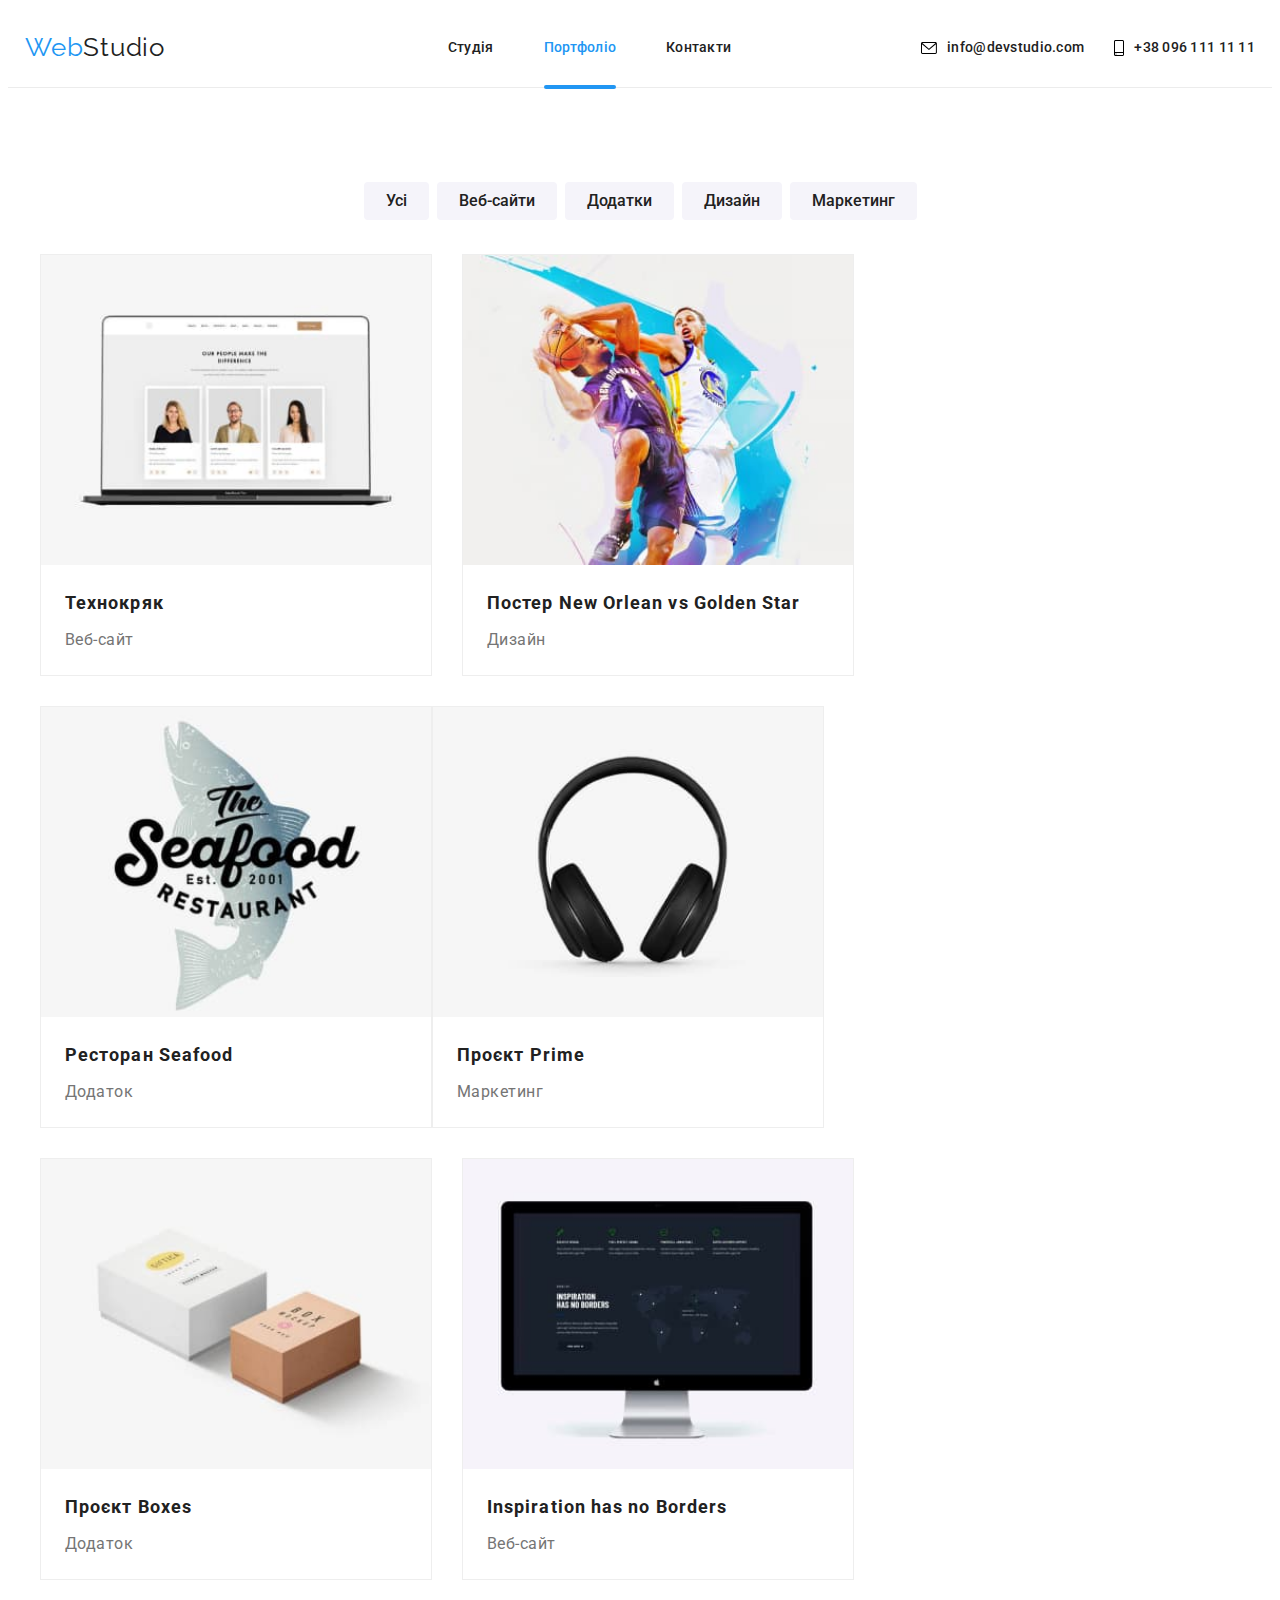
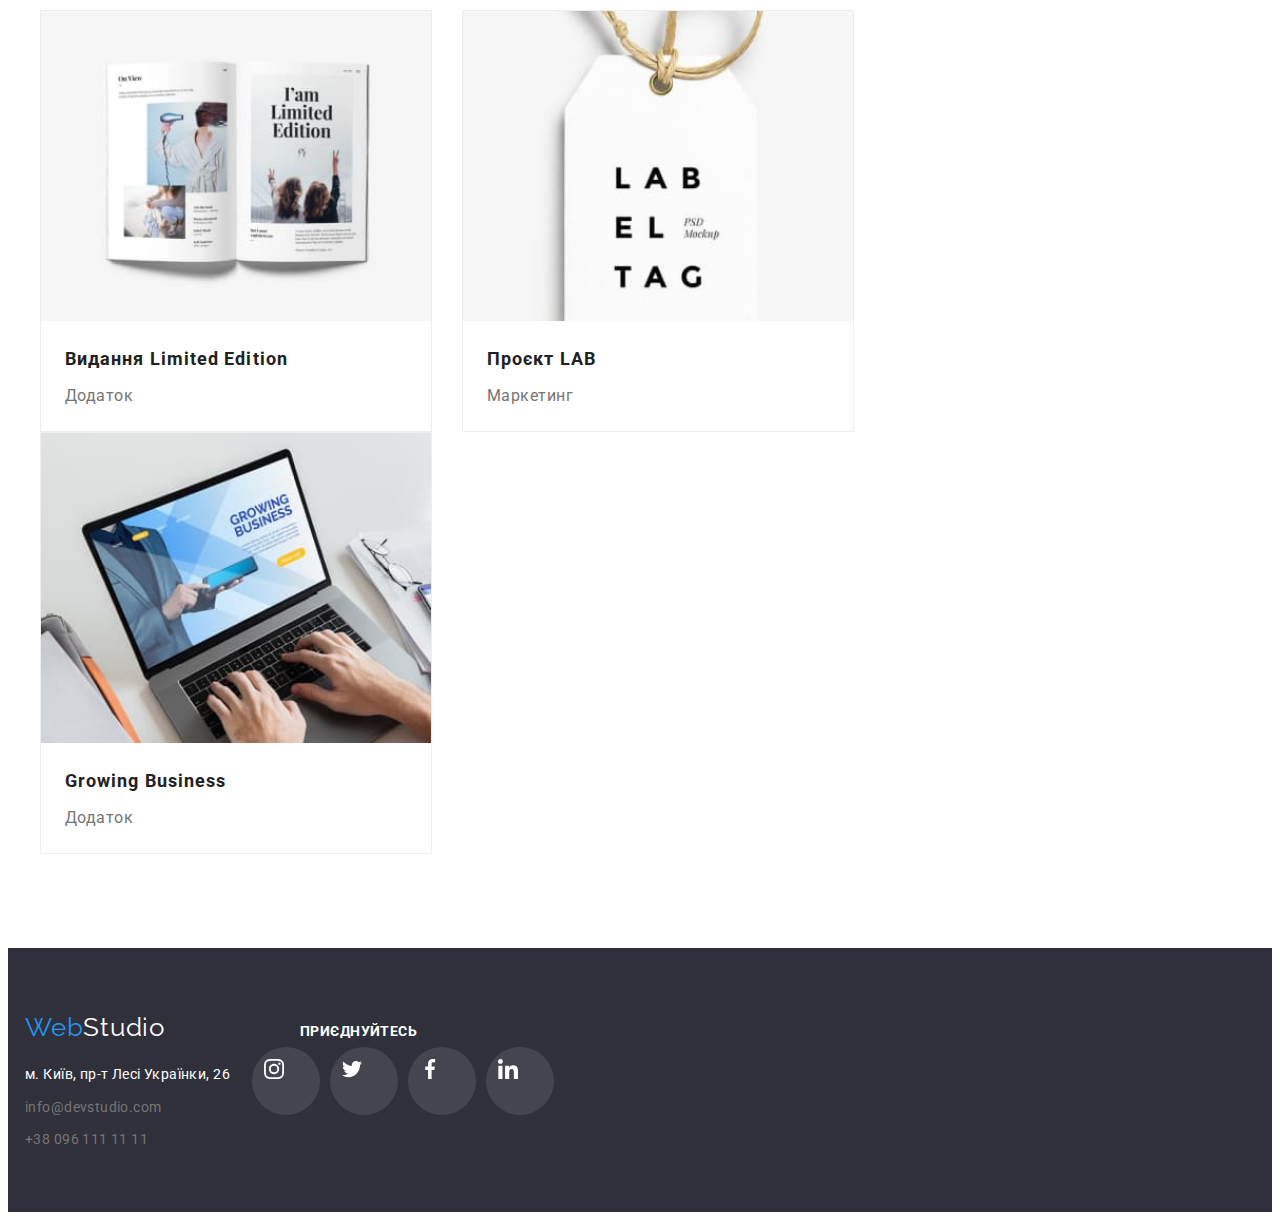
==== portfolio.html @ 38291494 "New" ====
<!DOCTYPE html>
<html lang="uk">
  <head>
    <meta charset="UTF-8" />
    <meta http-equiv="X-UA-Compatible" content="IE=edge" />
    <meta name="viewport" content="width=device-width, initial-scale=1.0" />
    <title>Портфоліо</title>
    <link
      rel="stylesheet"
      href="https://cdnjs.cloudflare.com/ajax/libs/modern-normalize/1.1.0/modern-normalize.min.css"
      integrity="sha512-wpPYUAdjBVSE4KJnH1VR1HeZfpl1ub8YT/NKx4PuQ5NmX2tKuGu6U/JRp5y+Y8XG2tV+wKQpNHVUX03MfMFn9Q=="
      crossorigin="anonymous"
      referrerpolicy="no-referrer"
    />
    <link rel="preconnect" href="https://fonts.googleapis.com" />
    <link rel="preconnect" href="https://fonts.gstatic.com" crossorigin />
    <link
      href="https://fonts.googleapis.com/css2?family=Raleway:wght@700&family=Roboto:wght@400;500;700;900&display=swap"
      rel="stylesheet"
    />
    <link rel="stylesheet" href="./css/style.css" />
  </head>
  <body>
    <!-- Шапка сайту -->
    <header class="page-header">
      <div class="container main-logo">
        <div class="logo-link-header">
          <a href="#" class="logo-link"
            >Web<span class="logo-header">Studio</span></a
          >
        </div>
        <nav>
          <ul class="site-nav list">
            <li class="item"><a href="./index.html" class="link">Студія</a></li>
            <li class="item">
              <a href="#" class="link link-current">Портфоліо</a>
            </li>
            <li class="item"><a href="#" class="link">Контакти</a></li>
          </ul>
        </nav>
        <ul class="aside-header list">
          <li class="item item-header">
            <a href="mailto:info@devstudio.com" class="link">
              <svg class="icon-envelope" width="16" height="12">
                <use href="./img/icons.svg#icon-envelope"></use>
              </svg>
              info@devstudio.com</a
            >
          </li>
          <li class="item item-header">
            <a href="tel:+380961111111" class="link">
              <svg class="icon-smartphone" width="10" height="16">
                <use href="./img/icons.svg#icon-smartphone"></use>
              </svg>
              +38 096 111 11 11</a
            >
          </li>
        </ul>
      </div>
    </header>
    <!-- Контент -->
    <main>
      <!-- Наші роботи -->
      <section class="section">
        <div class="container">
          <h1 class="visually-hidden">Наші роботи</h1>
          <div class="filter centered">
            <button class="secondary-button" type="button">Усі</button>
            <button class="secondary-button" type="button">Веб-сайти</button>
            <button class="secondary-button" type="button">Додатки</button>
            <button class="secondary-button" type="button">Дизайн</button>
            <button class="secondary-button" type="button">Маркетинг</button>
          </div>
          <div class="work-container">
            <ul class="work-items list">
              <li class="work-box">
                <a class="work-link" href="#">
                  <div class="image-wrapper">
                    <img
                      class="work-image"
                      src="./img/veb-site.jpg"
                      alt="Веб-сайт Технокряк"
                      width="370"
                      height="294"
                    />
                    <p class="card-overlay">
                      Ресурс пропонує комплексні пропозиції з різним рівнем
                      функціоналу та сервісів. Все це дозволить відвідувачу
                      отримати вичерпні відомості про компанію чи приватну
                      особу.
                    </p>
                  </div>
                  <div class="work-card">
                    <h2 class="work-title">Технокряк</h2>
                    <p class="work-text">Веб-сайт</p>
                  </div>
                </a>
              </li>
              <li class="work-box">
                <a class="work-link" href="#">
                  <div class="image-wrapper">
                    <img
                      class="work-image"
                      src="./img/design.jpg"
                      alt="Дизайн Постер New Orlean vs Golden Star"
                      width="370"
                      height="294"
                    />
                    <p class="card-overlay">
                      Ресурс пропонує комплексні пропозиції з різним рівнем
                      функціоналу та сервісів. Все це дозволить відвідувачу
                      отримати вичерпні відомості про компанію чи приватну
                      особу.
                    </p>
                  </div>
                  <div class="work-card">
                    <h2 class="work-title">Постер New Orlean vs Golden Star</h2>
                    <p class="work-text">Дизайн</p>
                  </div>
                </a>
              </li>
              <li class="work-box">
                <a class="work-link" href="#">
                  <div class="image-wrapper">
                    <img
                      class="work-image"
                      src="./img/addition.jpg"
                      alt="Додаток Ресторан Seafood"
                      width="370"
                      height="294"
                    />
                    <p class="card-overlay">
                      Ресурс пропонує комплексні пропозиції з різним рівнем
                      функціоналу та сервісів. Все це дозволить відвідувачу
                      отримати вичерпні відомості про компанію чи приватну
                      особу.
                    </p>
                  </div>
                  <div class="work-card">
                    <h2 class="work-title">Ресторан Seafood</h2>
                    <p class="work-text">Додаток</p>
                  </div>
                </a>
              </li>
              <li class="work-box">
                <a class="work-link" href="#">
                  <div class="image-wrapper">
                    <img
                      class="work-image"
                      src="./img/marketing.jpg"
                      alt="Маркетинг Проєкт Prime"
                      width="370"
                      height="294"
                    />
                    <p class="card-overlay">
                      Ресурс пропонує комплексні пропозиції з різним рівнем
                      функціоналу та сервісів. Все це дозволить відвідувачу
                      отримати вичерпні відомості про компанію чи приватну
                      особу.
                    </p>
                  </div>
                  <div class="work-card">
                    <h2 class="work-title">Проєкт Prime</h2>
                    <p class="work-text">Маркетинг</p>
                  </div>
                </a>
              </li>
              <li class="work-box">
                <a class="work-link" href="#">
                  <div class="image-wrapper">
                    <img
                      class="work-image"
                      src="./img/addition1.jpg"
                      alt="Додаток Проєкт Boxes"
                      width="370"
                      height="294"
                    />
                    <p class="card-overlay">
                      Ресурс пропонує комплексні пропозиції з різним рівнем
                      функціоналу та сервісів. Все це дозволить відвідувачу
                      отримати вичерпні відомості про компанію чи приватну
                      особу.
                    </p>
                  </div>
                  <div class="work-card">
                    <h2 class="work-title">Проєкт Boxes</h2>
                    <p class="work-text">Додаток</p>
                  </div>
                </a>
              </li>
              <li class="work-box">
                <a class="work-link" href="#">
                  <div class="image-wrapper">
                    <img
                      class="work-image"
                      src="./img//site.jpg"
                      alt="Веб-сайт Inspiration has no Borders"
                      width="370"
                      height="294"
                    />
                    <p class="card-overlay">
                      Ресурс пропонує комплексні пропозиції з різним рівнем
                      функціоналу та сервісів. Все це дозволить відвідувачу
                      отримати вичерпні відомості про компанію чи приватну
                      особу.
                    </p>
                  </div>
                  <div class="work-card">
                    <h2 class="work-title">Inspiration has no Borders</h2>
                    <p class="work-text">Веб-сайт</p>
                  </div>
                </a>
              </li>
              <li class="work-box">
                <a class="work-link" href="#">
                  <div class="image-wrapper">
                    <img
                      class="work-image"
                      src="./img/design1.jpg"
                      alt="Видання Limited Edition"
                      width="370"
                      height="294"
                    />
                    <p class="card-overlay">
                      Ресурс пропонує комплексні пропозиції з різним рівнем
                      функціоналу та сервісів. Все це дозволить відвідувачу
                      отримати вичерпні відомості про компанію чи приватну
                      особу.
                    </p>
                  </div>
                  <div class="work-card">
                    <h2 class="work-title">Видання Limited Edition</h2>
                    <p class="work-text">Додаток</p>
                  </div>
                </a>
              </li>
              <li class="work-box">
                <a class="work-link" href="#">
                  <div class="image-wrapper">
                    <img
                      class="work-image"
                      src="./img/marketing1.jpg"
                      alt="Маркетинг Проєкт LAB"
                      width="370"
                      height="294"
                    />
                    <p class="card-overlay">
                      Ресурс пропонує комплексні пропозиції з різним рівнем
                      функціоналу та сервісів. Все це дозволить відвідувачу
                      отримати вичерпні відомості про компанію чи приватну
                      особу.
                    </p>
                  </div>
                  <div class="work-card">
                    <h2 class="work-title">Проєкт LAB</h2>
                    <p class="work-text">Маркетинг</p>
                  </div>
                </a>
              </li>
              <li class="work-box">
                <a class="work-link" href="#">
                  <div class="image-wrapper">
                    <img
                      class="work-image"
                      src="./img/addition2.jpg"
                      alt="Додаток Growing Business"
                      width="370"
                      height="294"
                    />
                    <p class="card-overlay">
                      Ресурс пропонує комплексні пропозиції з різним рівнем
                      функціоналу та сервісів. Все це дозволить відвідувачу
                      отримати вичерпні відомості про компанію чи приватну
                      особу.
                    </p>
                  </div>
                  <div class="work-card">
                    <h2 class="work-title">Growing Business</h2>
                    <p class="work-text">Додаток</p>
                  </div>
                </a>
              </li>
            </ul>
          </div>
        </div>
      </section>
    </main>
    <!-- Футер -->
    <footer class="footer">
      <div class="container">
        <div class="container-footer">
          <div class="container-addres">
            <div class="logo-link-footer">
              <a href="/" class="logo-link"
                >Web<span class="logo-footer">Studio</span></a
              >
            </div>
            <address class="addres">
              <ul class="info-list">
                <li class="info-item">
                  <a
                    href="https://goo.gl/maps/4CKy3KuzAdtdXZbL6"
                    target="_blank"
                    class="link link-addres"
                  >
                    м. Київ, пр-т Лесі Українки, 26
                  </a>
                </li>
                <li class="info-item">
                  <a href="mailto:info@devstudio.com" class="link link-footer"
                    >info@devstudio.com</a
                  >
                </li>
                <li class="info-item">
                  <a href="tel:+380961111111" class="link link-footer"
                    >+38 096 111 11 11</a
                  >
                </li>
              </ul>
            </address>
          </div>
          <div class="social-footer">
            <h2 class="social-title-footer">Приєднуйтесь</h2>
            <ul class="social-box-footer">
              <li>
                <a class="social-link-footer" href="#">
                  <svg class="social-link-icon-footer" width="20" height="20">
                    <use href="./img/icons.svg#icon-instagram"></use>
                  </svg>
                </a>
              </li>
              <li>
                <a class="social-link-footer" href="#">
                  <svg class="social-link-icon-footer" width="20" height="20">
                    <use href="./img/icons.svg#icon-twitter"></use>
                  </svg>
                </a>
              </li>
              <li>
                <a class="social-link-footer" href="#">
                  <svg class="social-link-icon-footer" width="20" height="20">
                    <use href="./img/icons.svg#icon-facebook"></use>
                  </svg>
                </a>
              </li>
              <li>
                <a class="social-link-footer" href="#">
                  <svg class="social-link-icon-footer" width="20" height="20">
                    <use href="./img/icons.svg#icon-linkedin"></use>
                  </svg>
                </a>
              </li>
            </ul>
          </div>
        </div>
      </div>
    </footer>
  </body>
</html>
---- css/style.css ----
/* цвет основного текста var(--title-text-color) rgba(33, 33, 33, 1);*/

/* вторичный цвет rgba(117, 117, 117, 1) */

/* белый цвет rgba(255, 255, 255, 1) */

/* акцент на синий rgba(33, 150, 243, 1)*/

/* цвет фона Героя и Футера rgba(47, 48, 58, 1)  */

/* вторичный цвет фона rgba(245, 244, 250, 1) */

/* основной фон  rgba(245, 245, 245, 1) */

/* вторичный фон кнопки rgb(66, 135, 245) */

/* фон для героя  rgba(47, 48, 58, 0.4) */

/* соцсети rgba(175, 177, 184, 1)*/

/* фон карточки наших работ rgba(47, 48, 58, 0.8) */

/* фон backdrop rgba(0, 0, 0, 0.2) */

/* акцент на вторичный синий rgba(33, 150, 243, 0.9)*/

/* распределение времени cubic-bezier(0.4, 0, 0.2, 1) */

/* бордер хедера  rgba(236, 236, 236, 1)*/

:root {
  --primary-text-color: rgba(33, 33, 33, 1);
  --title-text-color: rgba(33, 33, 33, 1);
  --secondary-text-color: rgba(117, 117, 117, 1);
  --accent-color: rgba(33, 150, 243, 1);
  --primary-white-color: rgba(255, 255, 255, 1);
  --secondary-white-color: rgba(245, 244, 250, 1);
  --background-black-color: rgba(47, 48, 58, 1);
  --background-blue-color: rgb(66, 135, 245);
  --background-hero: rgba(47, 48, 58, 0.4);
  --primary-icon-color: rgba(175, 177, 184, 1);
  --gradient-hero-color: rgba(47, 48, 58, 0.4);
  --secondary-icon-color: rgba(255, 255, 255, 0.1);
  --border-color: rgba(238, 238, 238, 1);
  --background-work-kard: rgba(47, 48, 58, 0.8);
  --background-backdrop: rgba(0, 0, 0, 0.2);
  --secondary-accent-color: rgba(33, 150, 243, 0.9);
  --transition-timing-function: cubic-bezier(0.4, 0, 0.2, 1);
  --border-header: rgba(236, 236, 236, 1);
}
body {
  color: var(--primary-text-color);
  background-color: var(--primary-white-color);
  font-family: Roboto, sans-serif;
}

h1,
h2,
h3,
h4,
h5,
h6,
p,
ul {
  margin: 0;
  padding: 0;
}

img {
  display: block;
  width: 100%;
  height: auto;
}

.container {
  margin: 0 auto;
  padding: 0 15px;
  max-width: 1230px;
  /* outline: 2px solid tomato; */
}

/* Header */

.page-header {
  background-color: var(--primary-white-color);
  border-bottom: 1px solid var(--border-header);
}

.main-logo {
  display: flex;
  align-items: center;
  justify-content: space-between;
}

.logo-link-header {
  margin-right: 93px;
}

.logo-link {
  color: var(--accent-color);
  font-family: Raleway, cursive;
  font-size: 26px;
  line-height: 1.19;
  letter-spacing: 0.03em;
  text-decoration: none;
  transition: color 250ms var(--transition-timing-function);
}

.logo-header {
  color: var(--title-text-color);
  font-family: Raleway, cursive;
  font-size: 26px;
  line-height: 1.19;
  letter-spacing: 0.03em;
  transition: color 250ms var(--transition-timing-function);
}

.logo-link:hover,
.logo-link:focus,
.logo-header:hover,
.logo-header:focus {
  color: var(--accent-color);
}

.site-nav {
  display: flex;
  color: var(--title-text-color);
  font-weight: 500;
  font-size: 14px;
  line-height: 1.14;
  letter-spacing: 0.02em;
}

.site-nav .item + .item {
  margin-left: 50px;
}

.list {
  list-style: none;
}
.link {
  display: flex;
  align-items: center;
  padding-top: 32px;
  padding-bottom: 31px;
  gap: 10px;
  color: var(--title-text-color);
  text-decoration: none;
  position: relative;
  transition: color 250ms var(--transition-timing-function);
}

.link-current {
  color: var(--accent-color);
}

.link-current::after {
  display: inline-block;
  content: "";
  width: 100%;
  height: 4px;

  position: absolute;
  left: 0;
  bottom: -2px;
  background-color: var(--accent-color);
  border-radius: 2px;
}

.link-header {
  color: var(--secondary-text-color);
  font-weight: 500;
  font-size: 14px;
  line-height: 1.14;
  letter-spacing: 0.02em;
  margin-right: 50px;
}
.link:hover,
.link:focus {
  color: var(--accent-color);
}

.link:hover svg {
  fill: var(--accent-color);
}
.aside-header {
  display: flex;
  align-items: center;
  font-weight: 500;
  font-size: 14px;
  line-height: 1.14;
  letter-spacing: 0.02em;
}

.aside-header .item + .item {
  margin-left: 30px;
}

.item-header {
  display: flex;
  align-items: center;
}

.icon-header{
  transition: fill 250ms var(--transition-timing-function);
}

/* Герой */

.hero {
  max-width: 1600px;
  margin: 0 auto;
  padding: 200px 0;
  background-color: var(--background-black-color);
  text-align: center;
  background-image: linear-gradient(
      var(--gradient-hero-color),
      var(--gradient-hero-color)
    ),
    url(../img/hero.png);
}

.hero-title {
  margin: 0 auto 30px;
  max-width: 696px;

  color: var(--primary-white-color);
  font-weight: 900;
  font-style: normal;
  font-size: 44px;
  line-height: 1.36;
  letter-spacing: 0.06em;
  text-transform: uppercase;
  text-align: center;
}

/* Button */

.button-primary {
  max-width: 216px;
  width: 100%;
  height: 50px;
  text-align: center;
  border: none;
  color: var(--primary-white-color);
  background-color: var(--accent-color);
  font-weight: 700;
  font-size: 16px;
  line-height: 1.88;
  letter-spacing: 0.06em;
  box-shadow: 0px 4px 4px rgba(0, 0, 0, 0.15);
  border-radius: 4px;
  transition: color, background-color 250ms var(--transition-timing-function);
}
.button-primary:hover,
.button-primary:focus {
  color: var(--primary-white-color);
  background-color: var(--background-blue-color);
  cursor: pointer;
}

.secondary-button {
  padding: 6px 22px;
  color: var(--primary-text-color);
  background-color: var(--secondary-white-color);
  font-family: "Roboto";
  font-weight: 500;
  font-size: 16px;
  line-height: 1.62;
  cursor: pointer;
  border-radius: 4px;
  border: none;
  transition: color, background-color,
    box-shadow 250ms var(--transition-timing-function);
}
.secondary-button:hover,
.secondary-button:focus {
  color: var(--primary-white-color);
  background-color: var(--accent-color);
  box-shadow: 0px 3px 1px rgba(0, 0, 0, 0.1), 0px 1px 2px rgba(0, 0, 0, 0.08),
    0px 2px 2px rgba(0, 0, 0, 0.12);
}

/* Переваги */

.section {
  padding: 94px 0;
  color: var(--secondary-text-color);
}

.hidden-section {
  padding-bottom: 0;
}

.centered {
  text-align: center;
}

.section-title {
  margin-bottom: 50px;

  color: var(--title-text-color);
  font-style: normal;
  font-size: 36px;
  line-height: 1.17;
  text-align: center;
  letter-spacing: 0.03em;
}

.visually-hidden {
  position: absolute;
  white-space: nowrap;
  width: 1px;
  height: 1px;
  overflow: hidden;
  border: 0;
  padding: 0;
  clip: rect(0 0 0 0);
  clip-path: inset(50%);
  margin: -1px;
}

.feature-list {
  display: flex;
  gap: 30px;
}

.hidden-icon {
  display: flex;
  align-items: center;
  justify-content: center;
  padding: 25px 100px;
  height: 120px;
  margin-bottom: 30px;
  background-color: var(--secondary-white-color);
  border-radius: 4px;
}

.title {
  margin-bottom: 10px;
  width: 270px;
  color: var(--title-text-color);
  font-style: normal;
  font-weight: 700;
  font-size: 14px;
  line-height: 1.14;
  letter-spacing: 0.03em;
  text-transform: uppercase;
}

.title-text {
  font-style: normal;
  font-weight: 400;
  font-size: 14px;
  line-height: 1.71;
  letter-spacing: 0.03em;
}

/* Чим ми займаємося */

.filter {
  display: flex;
  justify-content: center;
  align-items: center;
  gap: 8px;
  margin-bottom: 34px;
}

.work-list {
  display: flex;
  justify-content: space-between;
  gap: 30px;
}

.work-container {
  width: 1230px;
  padding-left: 15px;
  padding-right: 15px;
  margin-left: auto;
  margin-right: auto;
}
.work-items {
  display: flex;
  flex-wrap: wrap;
}

.work-box {
  position: relative;
  width: calc((100% - 60px) / 3);
  margin-right: 30px;
  margin-bottom: 30px;
  border: 1px solid var(--border-color);
}

.work-link {
  display: block;
  text-decoration: none;
  transition: box-shadow 250ms var(--transition-timing-function);
}

.work-link:hover,
.work-link:focus {
  box-shadow: 0px 1px 1px rgba(0, 0, 0, 0.12), 0px 4px 4px rgba(0, 0, 0, 0.06),
    1px 4px 6px rgba(0, 0, 0, 0.16);
}

.work-box:nth-child(3n) {
  margin-right: 0;
}

.work-box:nth-last-child(-n + 3) {
  margin-bottom: 0;
}

/* .work-image {} */

.work-card {
  padding: 20px 24px;
}

.work-title {
  margin-bottom: 4px;

  color: var(--title-text-color);
  font-size: 18px;
  line-height: 2;
  letter-spacing: 0.06em;
}

.work-text {
  color: var(--secondary-text-color);
  font-weight: 400;
  font-size: 16px;
  line-height: 1.88;
  letter-spacing: 0.03em;
  text-decoration: none;
}

.work-item {
  position: relative;
}

.work-name {
  display: flex;
  width: 100%;
  height: 70px;
  justify-content: center;
  align-items: center;
  position: absolute;
  left: 0;
  bottom: 0;
  font-weight: 700;
  font-size: 14px;
  letter-spacing: 0.03em;
  text-transform: uppercase;
  color: var(--primary-white-color);
  background-color: var(--background-work-kard);
}

.image-wrapper {
  position: relative;
  overflow: hidden;
}

.card-overlay {
  position: absolute;
  top: 0;
  left: 0;
  padding: 63px 24px;
  height: 100%;
  width: 100%;
  font-size: 18px;
  line-height: 1.56;
  letter-spacing: 0.03em;
  color: var(--primary-white-color);
  background-color: var(--secondary-accent-color);
  transform: translateY(100%);
  transition: transform 500ms var(--transition-timing-function);
}

.work-link:hover .card-overlay {
  transform: translateY(0);
}
/* Наша команда */

.team-section {
  background-color: var(--secondary-white-color);
}

.team-list {
  display: flex;
  justify-content: space-between;
  gap: 30px;
}
.team-card {
  background-color: var(--primary-white-color);
  box-shadow: 0px 1px 3px rgba(0, 0, 0, 0.12), 0px 1px 1px rgba(0, 0, 0, 0.14),
    0px 2px 1px rgba(0, 0, 0, 0.2);
  border-radius: 0px 0px 4px 4px;
}

.team-image {
  margin-bottom: 30px;
}

.title-team {
  margin-bottom: 10px;
  text-align: center;

  color: var(--title-text-color);
  font-style: normal;
  font-weight: 500;
  font-size: 16px;
  line-height: 1.19;
  letter-spacing: 0.03em;
}

.title-text-team {
  margin-bottom: 16px;
  text-align: center;

  font-style: normal;
  font-weight: 400;
  font-size: 16px;
  line-height: 1.19;
  letter-spacing: 0.03em;
}

.social-box {
  display: flex;
  height: 44px;
  align-items: center;
  justify-content: center;
  margin-left: 32px;
  margin-right: 32px;
  margin-bottom: 30px;
  gap: 10px;
  list-style-type: none;
}

.social-link {
  display: flex;
  padding: 12px;
  width: 44px;
  height: 44px;
  border-radius: 50%;
  transition: background-color 250ms var(--transition-timing-function);
}

.social-link:hover,
.social-link:focus {
  background-color: var(--accent-color);
}

.social-link:hover svg {
  fill: var(--primary-white-color);
}

.social-link-icon {
  fill: var(--primary-icon-color);
}

/* Постійні клієнти */

.client-list {
  display: flex;
  justify-content: space-between;
  gap: 30px;
}

.client-card {
  width: 170px;
  height: 92px;
}

.client-link {
  display: flex;
  justify-content: center;
  align-items: center;
  width: 100%;
  height: 100%;
  border: 1px solid var(--primary-icon-color);
  border-radius: 4px;
  color: var(--primary-icon-color);
  transition: color 250ms var(--transition-timing-function);
}

.client-link:hover,
.client-link:focus {
  color: var(--accent-color);
  border: 1px solid var(--accent-color);
}

.client-link-icon {
  margin: 16px 32px;
  fill: currentColor;
}

/* Футер */

.footer {
  background-color: var(--background-black-color);
}

.container-footer {
  display: flex;
  align-items: baseline;
}

.container-addres {
  display: block;
  margin-right: 70px;
}

.logo-link-footer {
  padding-top: 60px;
  margin-bottom: 20px;
}

.logo-footer {
  color: var(--primary-white-color);
  font-family: Raleway, cursive;
  font-size: 26px;
  line-height: 1.19;
  letter-spacing: 0.03em;
  transition: color 250ms var(--transition-timing-function);
}

.logo-footer:hover,
.logo-footer:focus {
  color: var(--accent-color);
}
.addres {
  padding-bottom: 60px;
}

.info-list {
  list-style: none;
}

.link-addres {
  padding: 0;
  color: var(--primary-white-color);
  font-style: normal;
  font-weight: 400;
  font-size: 14px;
  line-height: 1.71;
  letter-spacing: 0.03em;
  transition: color 250ms var(--transition-timing-function);
}

.link-footer {
  padding: 0;
  color: var(--secondary-text-color);
  font-style: normal;
  font-weight: 400;
  font-size: 14px;
  line-height: 1.71;
  letter-spacing: 0.03em;
  transition: color 250ms var(--transition-timing-function);
}

.info-item {
  margin-bottom: 9px;
}

.info-item:nth-child(3) {
  margin-bottom: 0;
}

.social-footer {
  width: 206px;
  height: 80px;
  align-items: center;
  justify-content: center;
  margin-bottom: 97px;
  margin-top: 75px;
}

.social-title-footer {
  margin-bottom: 20px;
  align-items: center;
  justify-content: center;
  color: var(--primary-white-color);
  font-weight: 700;
  font-size: 14px;
  line-height: 16px;
  letter-spacing: 0.03em;
  text-transform: uppercase;
}

.social-box-footer {
  display: flex;
  align-items: center;
  justify-content: center;
  height: 44px;
  gap: 10px;
  list-style-type: none;
}

.social-link-footer {
  display: flex;
  padding: 12px;
  width: 44px;
  height: 44px;
  fill: currentColor;
  background-color: var(--secondary-icon-color);
  border-radius: 50%;
  transition: background-color 250ms var(--transition-timing-function);
}

.social-link-icon-footer {
  color: var(--primary-white-color);
}

.social-link-footer:hover,
.social-link-footer:focus {
  fill: var(--primary-white-color);
  background-color: var(--accent-color);
}

.backdrop {
  position: fixed;
  width: 100%;
  height: 100%;
  top: 0;
  left: 0;

  background-color: var(--background-backdrop);

  visibility: visible;
  opacity: 1;
  transition: opacity 250ms var(--transition-timing-function),
    visibility 250ms var(--transition-timing-function);
}

.backdrop.is-hidden {
  visibility: hidden;
  opacity: 0;
  pointer-events: none;
}

.backdrop.is-hidden .modal {
  transform: translate(-50%, -50%) scale(1.2);
}

.modal {
  position: absolute;
  top: 50%;
  left: 50%;
  transform: translate(-50%, -50%) scale(1);

  min-width: 528px;
  min-height: 581px;

  background-color: var(--primary-white-color);
  box-shadow: 0px 1px 3px rgba(0, 0, 0, 0.12), 0px 1px 1px rgba(0, 0, 0, 0.14),
    0px 2px 1px rgba(0, 0, 0, 0.2);
  border-radius: 4px;

  transition: transform 250ms var(--transition-timing-function);
}

.button-close {
  position: absolute;
  width: 30px;
  height: 30px;
  right: 8px;
  top: 8px;
  background-color: var(--primary-white-color);
  border: 1px solid rgba(0, 0, 0, 0.1);
  border-radius: 50%;
  cursor: pointer;
}

.icon-close-black {
  position: absolute;
  right: 5px;
  top: 6px;
}
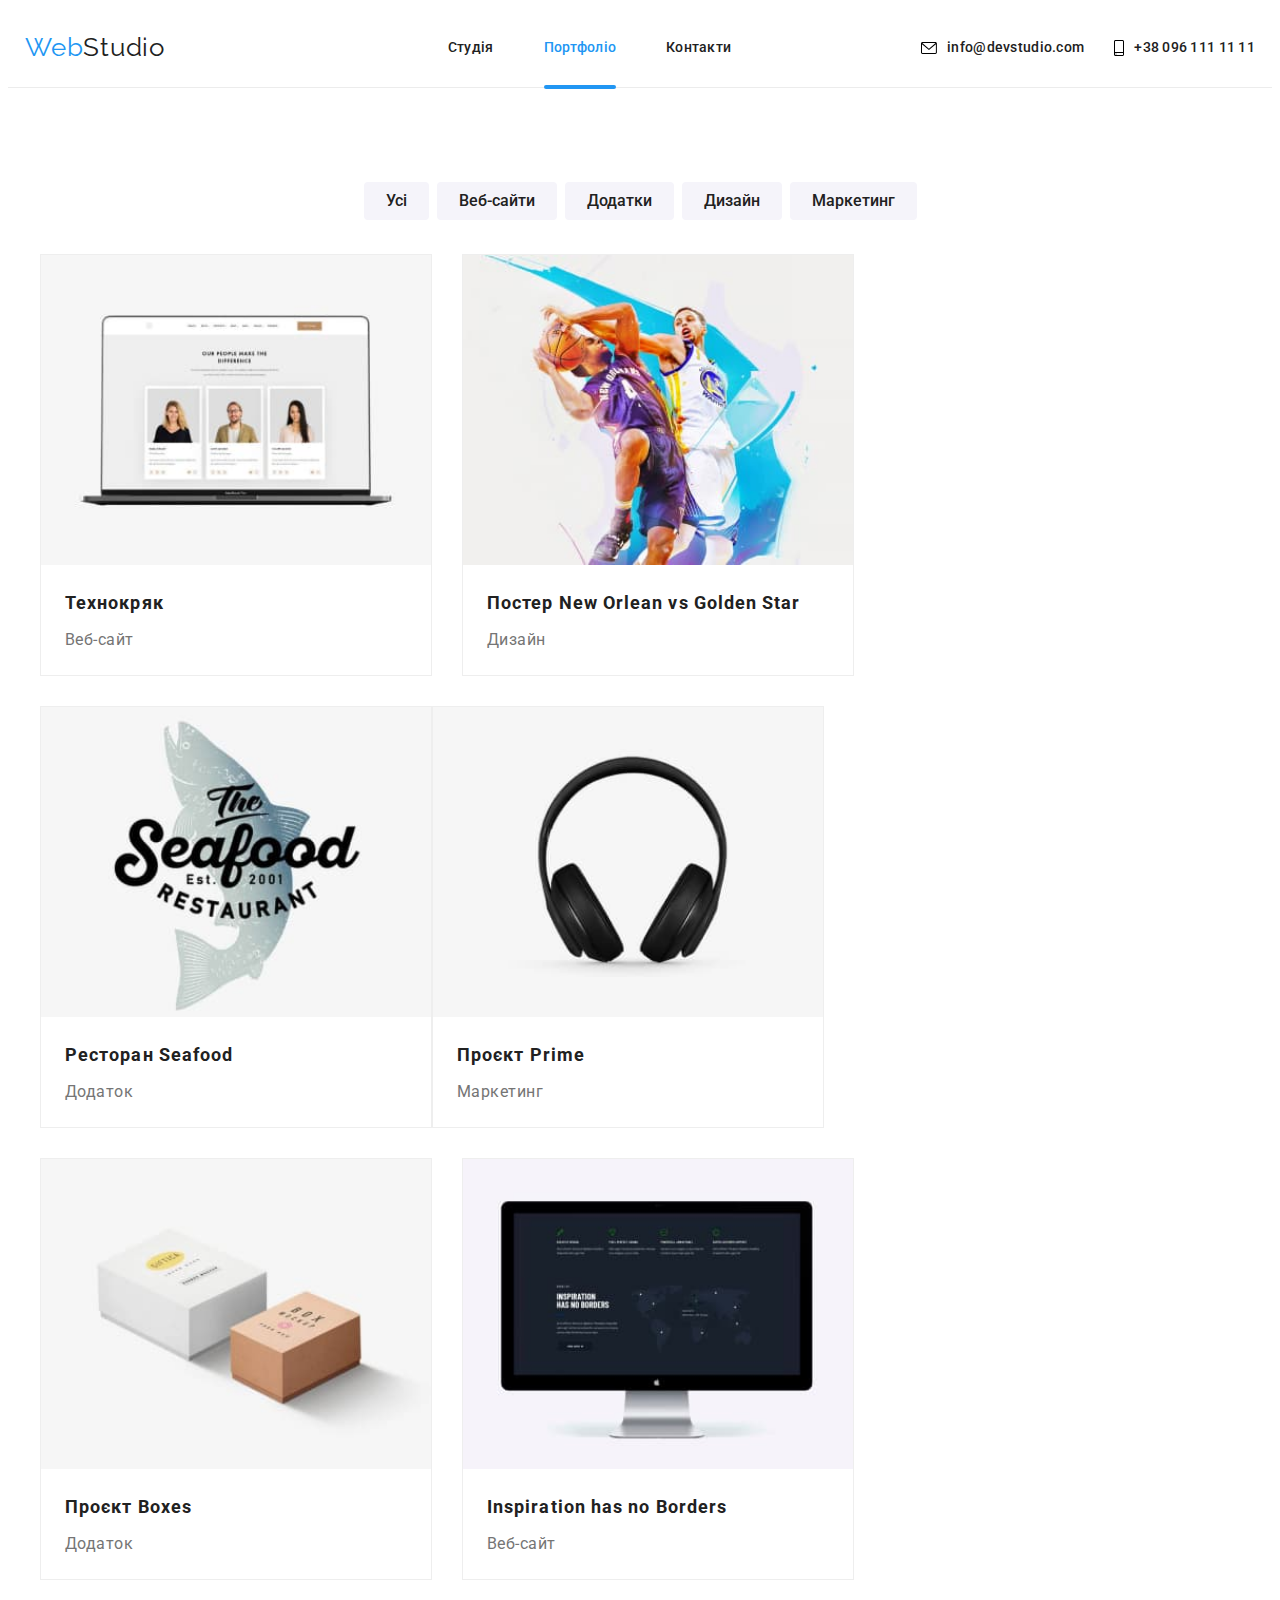
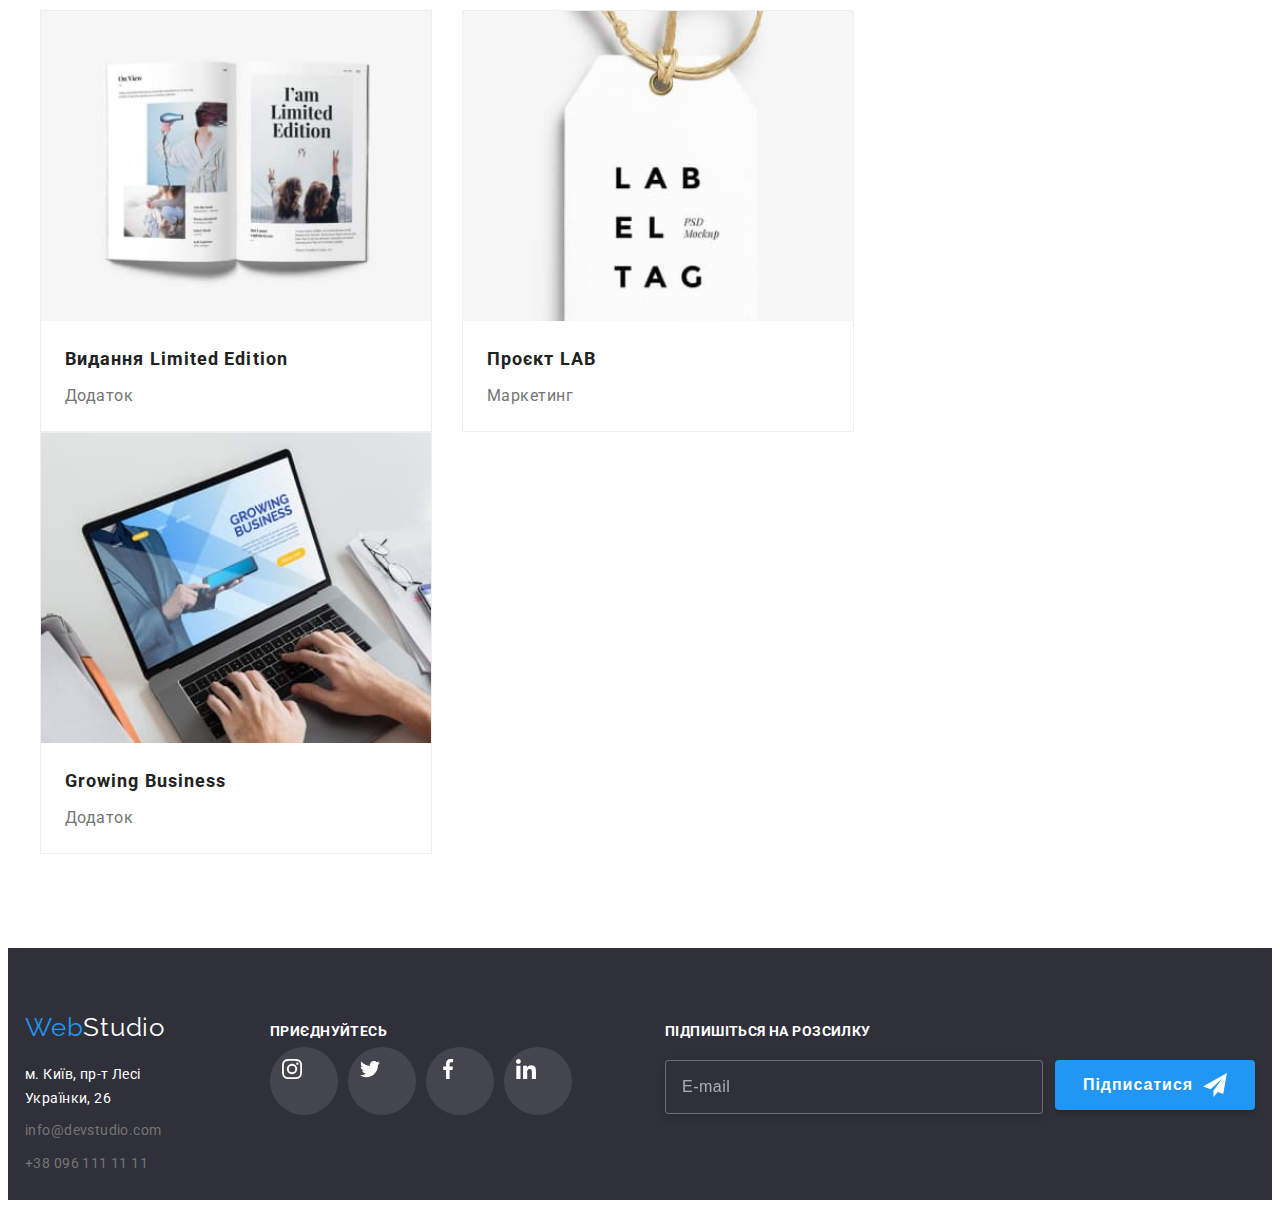
==== commit e865e76d: "HW 6" ====
--- a/portfolio.html
+++ b/portfolio.html
@@ -41,7 +41,7 @@
         <ul class="aside-header list">
           <li class="item item-header">
             <a href="mailto:info@devstudio.com" class="link">
-              <svg class="icon-envelope" width="16" height="12">
+              <svg class="icon-header" width="16" height="12">
                 <use href="./img/icons.svg#icon-envelope"></use>
               </svg>
               info@devstudio.com</a
@@ -49,7 +49,7 @@
           </li>
           <li class="item item-header">
             <a href="tel:+380961111111" class="link">
-              <svg class="icon-smartphone" width="10" height="16">
+              <svg class="icon-header" width="10" height="16">
                 <use href="./img/icons.svg#icon-smartphone"></use>
               </svg>
               +38 096 111 11 11</a
@@ -286,7 +286,7 @@
       </section>
     </main>
     <!-- Футер -->
-    <footer class="footer">
+     <footer class="footer">
       <div class="container">
         <div class="container-footer">
           <div class="container-addres">
@@ -352,6 +352,20 @@
               </li>
             </ul>
           </div>
+            <div class="footer-form">
+          <h2 class="title-footer">Підпишіться на розсилку</h2>
+           <form class="form-footer">
+            <div class="form-footer-field">
+              <label for="subscribe" class="form-footer-label"></label>
+              <input type="email" class="form-footer-input" name="email" id="subscribe" placeholder="E-mail">
+            </div>
+            <button type="submit" class="footer-button button-primary">Підписатися
+              <svg class="button-icon-footer" width="24" height="24">
+                    <use href="./img/icons.svg#icon-icon-send"></use>
+                  </svg>
+            </button>
+            </div>
+           </form>
         </div>
       </div>
     </footer>
--- a/css/style.css
+++ b/css/style.css
@@ -27,6 +27,18 @@
 /* распределение времени cubic-bezier(0.4, 0, 0.2, 1) */
 
 /* бордер хедера  rgba(236, 236, 236, 1)*/
+
+/* бордер формы rgba(33, 33, 33, 0.2)*/
+
+/* button-close бордер  rgba(0, 0, 0, 0.1)*/
+
+/* коментар цвет текста rgba(117, 117, 117, 0.5); */
+
+/* текст цвет placeholder rgba(255, 255, 255, 0.6) */
+
+/* цвет border-form rgba(255, 255, 255, 0.3) */
+
+/* цвет border-form-focus rgba(33, 150, 243, 0) */
 
 :root {
   --primary-text-color: rgba(33, 33, 33, 1);
@@ -47,7 +59,14 @@
   --secondary-accent-color: rgba(33, 150, 243, 0.9);
   --transition-timing-function: cubic-bezier(0.4, 0, 0.2, 1);
   --border-header: rgba(236, 236, 236, 1);
-}
+  --input-border: rgba(33, 33, 33, 0.2);
+  --button-close-border: rgba(0, 0, 0, 0.1);
+  --comment-text-color: rgba(117, 117, 117, 0.5);
+  --placeholder-text-color: rgba(255, 255, 255, 0.6);
+  --border-form-color: rgba(255, 255, 255, 0.3);
+  --border-form-focus-color: rgba(33, 150, 243, 0);
+}
+
 body {
   color: var(--primary-text-color);
   background-color: var(--primary-white-color);
@@ -201,7 +220,7 @@
   align-items: center;
 }
 
-.icon-header{
+.icon-header {
   transition: fill 250ms var(--transition-timing-function);
 }
 
@@ -250,7 +269,8 @@
   letter-spacing: 0.06em;
   box-shadow: 0px 4px 4px rgba(0, 0, 0, 0.15);
   border-radius: 4px;
-  transition: color, background-color 250ms var(--transition-timing-function);
+  transition: color 250ms var(--transition-timing-function),
+    background-color 250ms var(--transition-timing-function);
 }
 .button-primary:hover,
 .button-primary:focus {
@@ -270,7 +290,8 @@
   cursor: pointer;
   border-radius: 4px;
   border: none;
-  transition: color, background-color,
+  transition: color 250ms var(--transition-timing-function),
+    background-color 250ms var(--transition-timing-function),
     box-shadow 250ms var(--transition-timing-function);
 }
 .secondary-button:hover,
@@ -613,7 +634,6 @@
 }
 
 .logo-link-footer {
-  padding-top: 60px;
   margin-bottom: 20px;
 }
 
@@ -631,7 +651,6 @@
   color: var(--accent-color);
 }
 .addres {
-  padding-bottom: 60px;
 }
 
 .info-list {
@@ -669,12 +688,9 @@
 }
 
 .social-footer {
-  width: 206px;
-  height: 80px;
-  align-items: center;
-  justify-content: center;
   margin-bottom: 97px;
   margin-top: 75px;
+  margin-right: 93px;
 }
 
 .social-title-footer {
@@ -719,6 +735,70 @@
   background-color: var(--accent-color);
 }
 
+.footer-form {
+  display: block;
+}
+
+.title-footer {
+  margin-bottom: 20px;
+  font-weight: 700;
+  font-size: 14px;
+  line-height: 1.14;
+  letter-spacing: 0.03em;
+  text-transform: uppercase;
+  color: var(--primary-white-color);
+}
+
+.form-footer {
+  display: flex;
+}
+
+.form-footer-field {
+  margin-right: 12px;
+}
+
+.form-footer-label {
+}
+
+.form-footer-input {
+  padding-left: 16px;
+  width: 358px;
+  height: 50px;
+  font-weight: 400;
+  font-size: 16px;
+  line-height: 1.25;
+  letter-spacing: 0.03em;
+  /* outline: none; */
+  border: 1px solid var(--border-form-color);
+  filter: drop-shadow(0px 4px 4px rgba(0, 0, 0, 0.15));
+  border-radius: 4px;
+
+  color: var(--placeholder-text-color);
+  background-color: var(--background-black-color);
+  transition: border-color 250ms var(--transition-timing-function);
+}
+
+.form-footer-input::placeholder {
+  color: var(--placeholder-text-color);
+}
+
+.form-footer-field:focus {
+  border-color: var(--border-form-focus-color);
+}
+
+.footer-button {
+  max-width: 200px;
+  display: flex;
+  align-items: center;
+  padding: 10px 28px;
+}
+
+.button-icon-footer {
+  margin-left: 10px;
+}
+
+/* Модалка */
+
 .backdrop {
   position: fixed;
   width: 100%;
@@ -740,18 +820,16 @@
   pointer-events: none;
 }
 
-.backdrop.is-hidden .modal {
-  transform: translate(-50%, -50%) scale(1.2);
-}
-
 .modal {
   position: absolute;
+  padding: 40px;
   top: 50%;
   left: 50%;
   transform: translate(-50%, -50%) scale(1);
 
-  min-width: 528px;
-  min-height: 581px;
+  width: 528px;
+  max-height: 581px;
+  height: 100%;
 
   background-color: var(--primary-white-color);
   box-shadow: 0px 1px 3px rgba(0, 0, 0, 0.12), 0px 1px 1px rgba(0, 0, 0, 0.14),
@@ -761,20 +839,159 @@
   transition: transform 250ms var(--transition-timing-function);
 }
 
+.backdrop.is-hidden .modal {
+  transform: translate(-50%, -50%) scale(1.2);
+}
+
 .button-close {
   position: absolute;
+  top: 8px;
+  right: 8px;
+  display: flex;
+  align-items: center;
+  justify-content: center;
   width: 30px;
   height: 30px;
-  right: 8px;
-  top: 8px;
-  background-color: var(--primary-white-color);
-  border: 1px solid rgba(0, 0, 0, 0.1);
+  padding: 0;
+  background: none;
+  cursor: pointer;
+  border: 1px solid var(--button-close-border);
   border-radius: 50%;
-  cursor: pointer;
-}
-
-.icon-close-black {
+  transition: fill 250ms var(--transition-timing-function);
+}
+
+.button-close:hover,
+.button-close:focus {
+  fill: var(--accent-color);
+}
+
+/* Form */
+
+.form-title {
+  font-weight: 700;
+  font-size: 20px;
+  line-height: 1.15;
+  text-align: center;
+  letter-spacing: 0.03em;
+  margin-bottom: 12px;
+  color: var(--primary-text-color);
+}
+
+.form-label {
+  display: block;
+  font-weight: 400;
+  font-size: 12px;
+  line-height: 1.17;
+  letter-spacing: 0.01em;
+  margin-bottom: 4px;
+
+  color: var(--secondary-text-color);
+}
+
+.form-control {
+  position: relative;
+}
+
+.form-input {
+  width: 100%;
+  height: 40px;
+  padding: 12px 12px 12px 42px;
+  margin-bottom: 10px;
+  border: 1px solid var(--input-border);
+  border-radius: 4px;
+  outline: none;
+  transition: border-color 250ms var(--transition-timing-function);
+}
+
+.form-input:focus {
+  border-color: var(--accent-color);
+}
+
+.form-icon {
   position: absolute;
-  right: 5px;
-  top: 6px;
-}
+
+  top: 40%;
+  left: 14px;
+  transform: translateY(-50%);
+  fill: currentcolor;
+  transition: fill 250ms var(--transition-timing-function);
+}
+
+.form-control:focus-within .form-icon {
+  fill: var(--accent-color);
+}
+
+.form-textarea {
+  margin-bottom: 20px;
+  width: 100%;
+  height: 120px;
+  padding: 12px 16px;
+  font-weight: 400;
+  font-size: 12px;
+  line-height: 1.17;
+  letter-spacing: 0.01em;
+  outline: none;
+  border: 1px solid var(--input-border);
+  border-radius: 4px;
+  resize: none;
+
+  color: var(--comment-text-color);
+  transition: border-color 250ms var(--transition-timing-function);
+}
+
+.form-textarea::placeholder {
+  color: var(--comment-text-color);
+}
+
+.form-textarea:focus {
+  border-color: var(--accent-color);
+}
+
+/* Checkbox */
+
+.checkbox {
+  position: relative;
+  margin-bottom: 30px;
+}
+
+.checkbox-input {
+  appearance: none;
+}
+
+.checkbox-label {
+  position: relative;
+  padding-left: 36px;
+  font-weight: 400;
+  font-size: 14px;
+  line-height: 1.71;
+  letter-spacing: 0.03em;
+  color: var(--secondary-text-color);
+}
+
+.checkbox-link {
+  color: var(--accent-color);
+}
+
+.form-icon-check {
+  content: " ";
+  position: absolute;
+  fill-opacity: 0;
+  top: 50%;
+  left: 13px;
+  transform: translateY(-50%);
+  border: 2px solid var(--title-text-color);
+  border-radius: 2px;
+}
+
+.checkbox-input:checked + .form-icon-check {
+  border: none;
+  fill-opacity: 1;
+}
+
+/* Form button */
+
+.form-button {
+  margin-left: 124px;
+  width: 200px;
+  padding: 10px 52px;
+}
